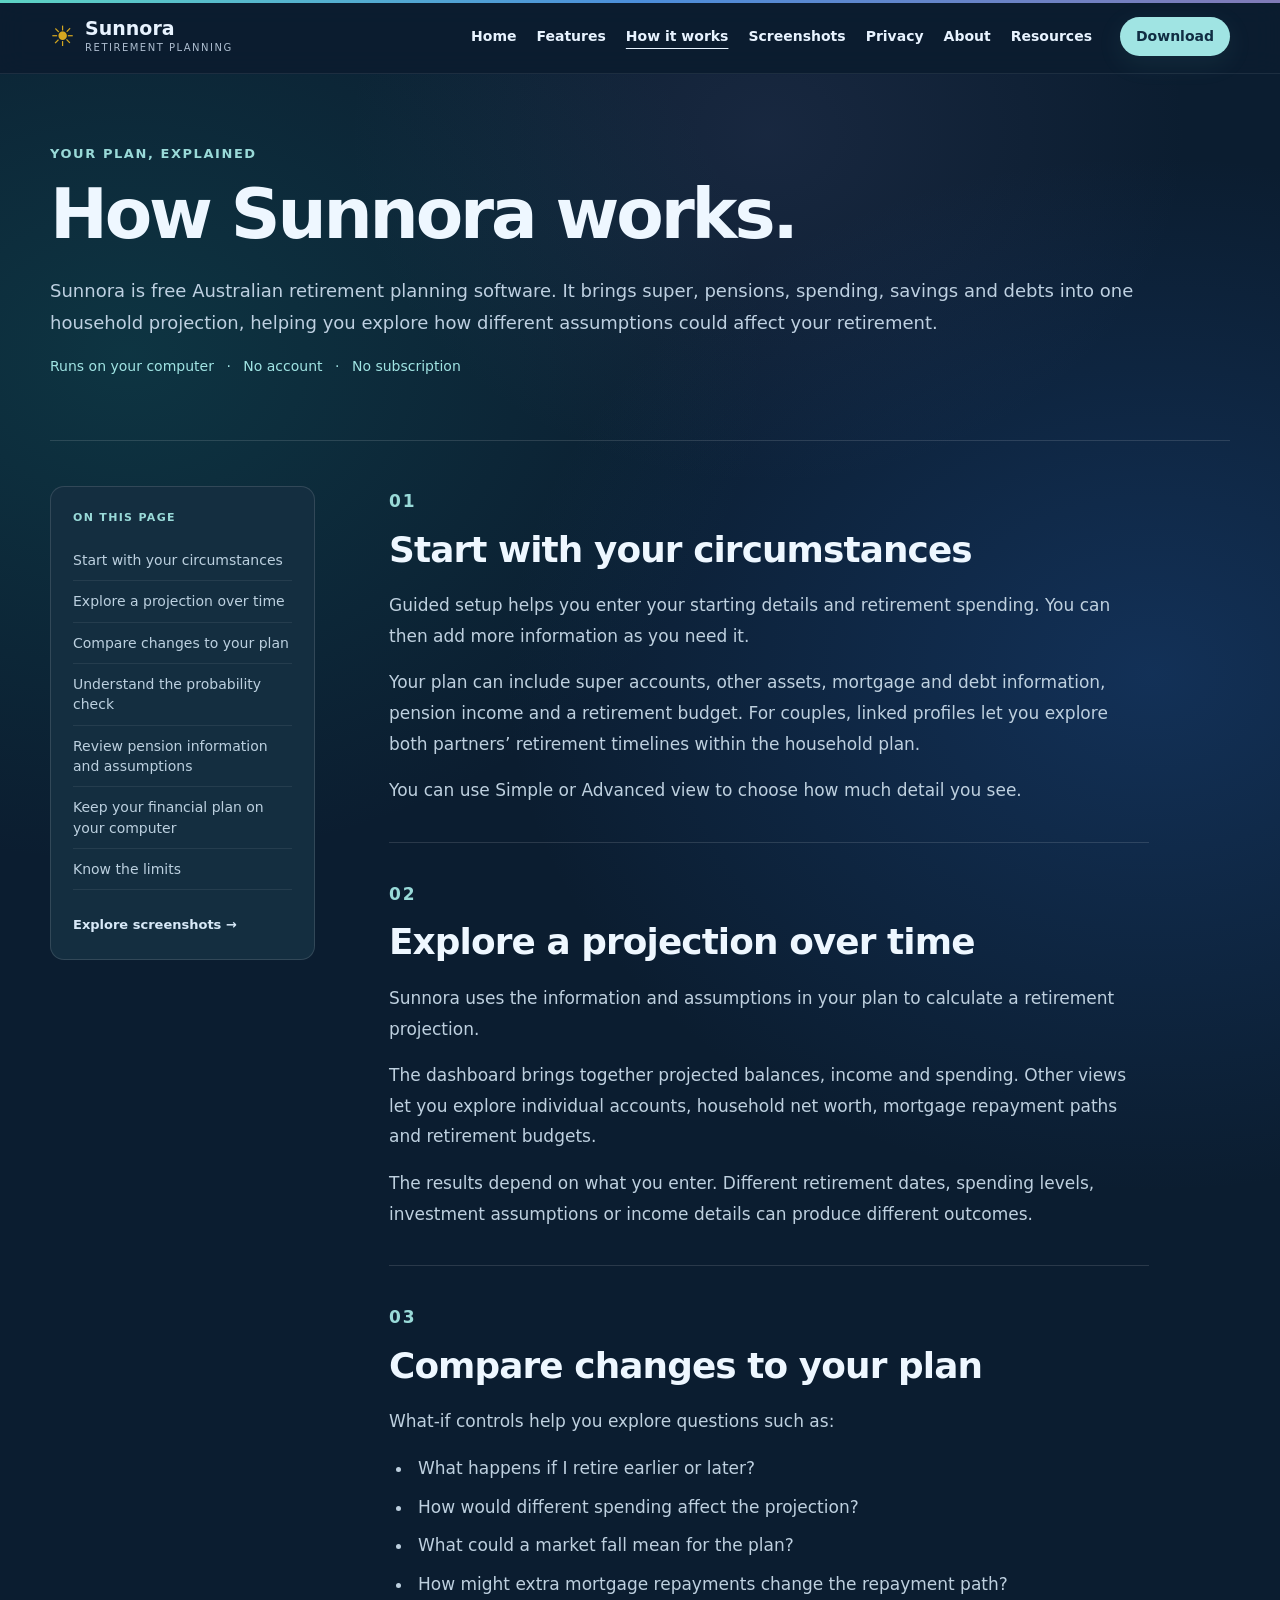
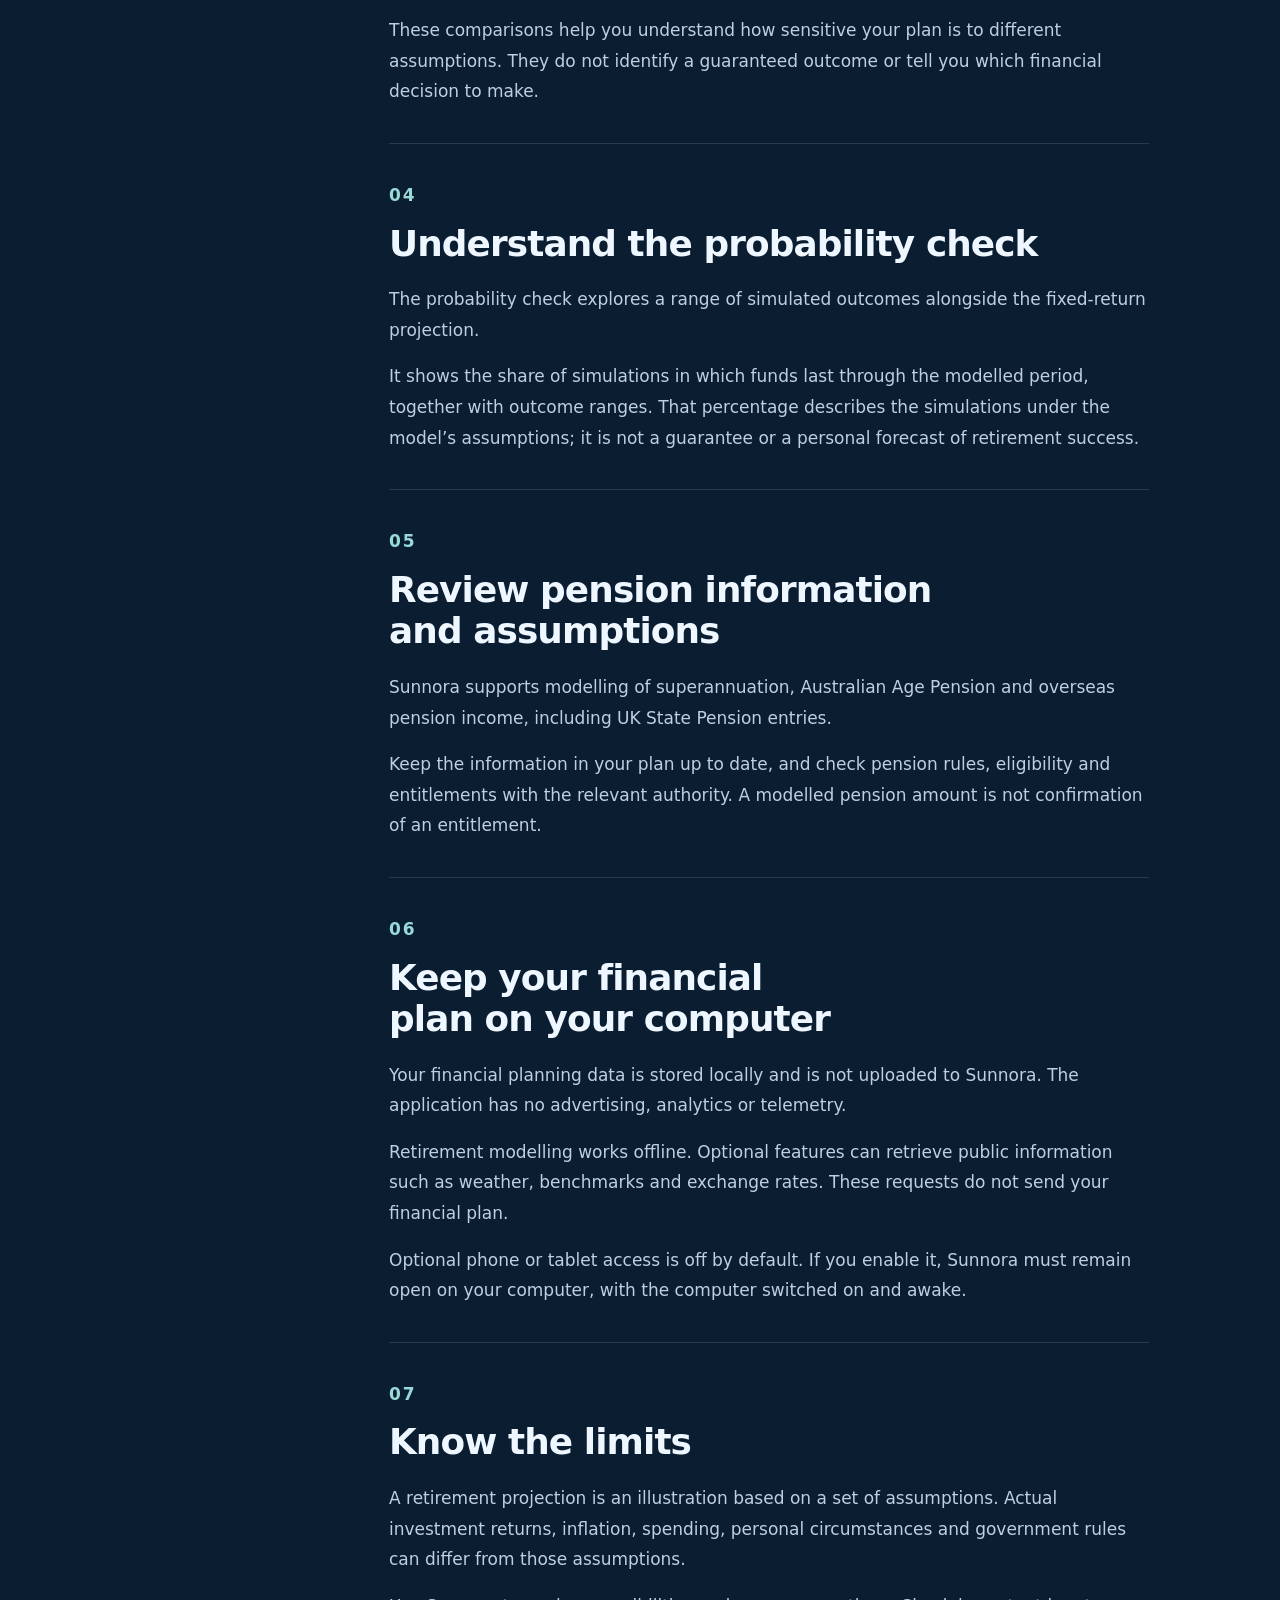
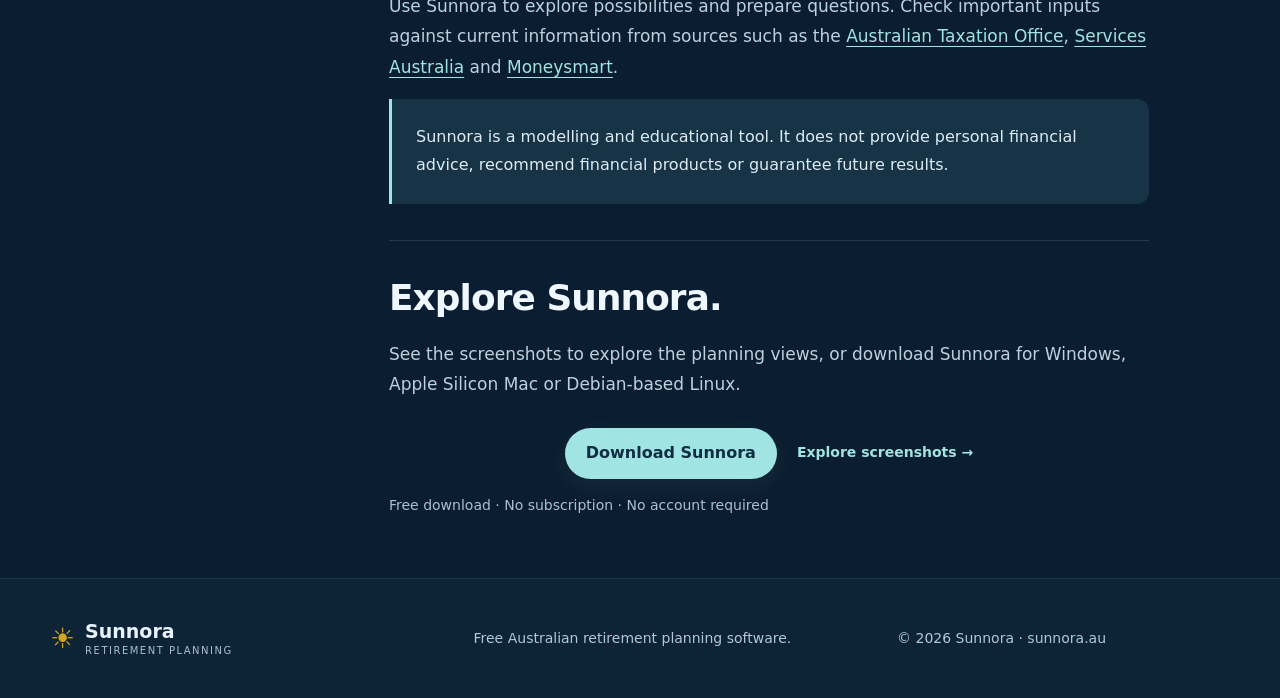
==== how-sunnora-works.html @ 6c7b993c "Explain how Sunnora works and clarify homepage wording" ====
<!DOCTYPE html>

<html lang="en-AU"><head><meta charset="utf-8"/><meta content="width=device-width,initial-scale=1" name="viewport"/><title>How Sunnora works — Free Australian Retirement Planner</title><meta content="Learn how Sunnora brings retirement accounts, income, spending and assumptions into a household projection, with your financial plan stored locally." name="description"/><link href="styles.css?v=5.0.2" rel="stylesheet"/><link href="preview.css" rel="stylesheet"/><link href="favicon.svg" rel="icon" type="image/svg+xml"/><link href="sunnora-guide.css?v=1" rel="stylesheet"/><link href="https://sunnora.au/how-sunnora-works.html" rel="canonical"/></head><body class="works-page" data-theme="dusk"><header class="site-header">
<a aria-label="Sunnora home" class="brand" href="index.html#top"><span class="sun">☀</span><span><b>Sunnora</b><small>RETIREMENT PLANNING</small></span></a>
<nav aria-label="Main navigation"><a href="index.html#top">Home</a><a href="index.html#features">Features</a><a aria-current="page" href="how-sunnora-works.html">How it works</a><a href="screenshots.html">Screenshots</a><a href="index.html#privacy">Privacy</a><a href="index.html#about">About</a><a href="index.html#resources">Resources</a></nav>
<a class="button small" href="index.html#download">Download</a>
</header><main id="top"><section class="works-intro wrap"><p class="eyebrow">Your plan, explained</p><h1>How Sunnora works.</h1><p class="lead">Sunnora is free Australian retirement planning software. It brings super, pensions, spending, savings and debts into one household projection, helping you explore how different assumptions could affect your retirement.</p><p class="intro-facts">Runs on your computer <span>·</span> No account <span>·</span> No subscription</p></section><div class="works-layout wrap"><aside class="contents"><p class="eyebrow">On this page</p><nav aria-label="On this page"><a href="#start">Start with your circumstances</a><a href="#projection">Explore a projection over time</a><a href="#compare">Compare changes to your plan</a><a href="#probability">Understand the probability check</a><a href="#pensions">Review pension information and assumptions</a><a href="#privacy">Keep your financial plan on your computer</a><a href="#limits">Know the limits</a></nav><a class="text-link" href="screenshots.html">Explore screenshots →</a></aside><article class="explain-copy"><section class="explain-section" id="start"><p class="eyebrow">01</p><h2>Start with your circumstances</h2><p>Guided setup helps you enter your starting details and retirement spending. You can then add more information as you need it.</p><p>Your plan can include super accounts, other assets, mortgage and debt information, pension income and a retirement budget. For couples, linked profiles let you explore both partners’ retirement timelines within the household plan.</p><p>You can use Simple or Advanced view to choose how much detail you see.</p></section><section class="explain-section" id="projection"><p class="eyebrow">02</p><h2>Explore a projection over time</h2><p>Sunnora uses the information and assumptions in your plan to calculate a retirement projection.</p><p>The dashboard brings together projected balances, income and spending. Other views let you explore individual accounts, household net worth, mortgage repayment paths and retirement budgets.</p><p>The results depend on what you enter. Different retirement dates, spending levels, investment assumptions or income details can produce different outcomes.</p></section><section class="explain-section" id="compare"><p class="eyebrow">03</p><h2>Compare changes to your plan</h2><p>What-if controls help you explore questions such as:</p><ul><li>What happens if I retire earlier or later?</li><li>How would different spending affect the projection?</li><li>What could a market fall mean for the plan?</li><li>How might extra mortgage repayments change the repayment path?</li></ul><p>These comparisons help you understand how sensitive your plan is to different assumptions. They do not identify a guaranteed outcome or tell you which financial decision to make.</p></section><section class="explain-section" id="probability"><p class="eyebrow">04</p><h2>Understand the probability check</h2><p>The probability check explores a range of simulated outcomes alongside the fixed-return projection.</p><p>It shows the share of simulations in which funds last through the modelled period, together with outcome ranges. That percentage describes the simulations under the model’s assumptions; it is not a guarantee or a personal forecast of retirement success.</p></section><section class="explain-section" id="pensions"><p class="eyebrow">05</p><h2>Review pension information and assumptions</h2><p>Sunnora supports modelling of superannuation, Australian Age Pension and overseas pension income, including UK State Pension entries.</p><p>Keep the information in your plan up to date, and check pension rules, eligibility and entitlements with the relevant authority. A modelled pension amount is not confirmation of an entitlement.</p></section><section class="explain-section" id="privacy"><p class="eyebrow">06</p><h2>Keep your financial plan on your computer</h2><p>Your financial planning data is stored locally and is not uploaded to Sunnora. The application has no advertising, analytics or telemetry.</p><p>Retirement modelling works offline. Optional features can retrieve public information such as weather, benchmarks and exchange rates. These requests do not send your financial plan.</p><p>Optional phone or tablet access is off by default. If you enable it, Sunnora must remain open on your computer, with the computer switched on and awake.</p></section><section class="explain-section" id="limits"><p class="eyebrow">07</p><h2>Know the limits</h2><p>A retirement projection is an illustration based on a set of assumptions. Actual investment returns, inflation, spending, personal circumstances and government rules can differ from those assumptions.</p><p>Use Sunnora to explore possibilities and prepare questions. Check important inputs against current information from sources such as the <a href="https://www.ato.gov.au/">Australian Taxation Office</a>, <a href="https://www.servicesaustralia.gov.au/age-pension">Services Australia</a> and <a href="https://moneysmart.gov.au/">Moneysmart</a>.</p><div class="limit-note">Sunnora is a modelling and educational tool. It does not provide personal financial advice, recommend financial products or guarantee future results.</div></section><section class="explain-section works-download" id="explore"><h2>Explore Sunnora.</h2><p>See the screenshots to explore the planning views, or download Sunnora for Windows, Apple Silicon Mac or Debian-based Linux.</p><div class="actions"><a class="button" href="index.html#download">Download Sunnora</a><a class="text-link" href="screenshots.html">Explore screenshots →</a></div><p class="facts">Free download · No subscription · No account required</p></section></article></div></main><footer><div class="wrap footer-grid"><div class="brand footer-brand"><span class="sun">☀</span><span><b>Sunnora</b><small>RETIREMENT PLANNING</small></span></div><p>Free Australian retirement planning software.</p><p class="fine">© 2026 Sunnora · sunnora.au</p></div></footer><script defer="" src="preview.js"></script></body></html>
---- styles.css ----
:root{--ink:#172d4f;--text:#31404a;--muted:#6d7377;--line:#e5e0d8;--paper:#fff;--warm:#f7f4ef;--warm2:#eee8df;--teal:#138b8f;--blue:#0f74d8;--brown:#6f655b;--green:#168654;--shadow:0 18px 50px rgba(34,44,55,.10)}*{box-sizing:border-box}html{scroll-behavior:smooth}body{margin:0;font-family:Inter,ui-sans-serif,system-ui,-apple-system,BlinkMacSystemFont,"Segoe UI",sans-serif;color:var(--text);background:#fff;line-height:1.55}.wrap{width:min(1180px,calc(100% - 40px));margin-inline:auto}.site-header{height:74px;padding:0 max(20px,calc((100% - 1180px)/2));display:flex;align-items:center;gap:28px;border-bottom:1px solid var(--line);background:rgba(255,255,255,.96);position:sticky;top:0;z-index:20}.brand{display:flex;align-items:center;gap:10px;text-decoration:none;color:var(--ink);min-width:max-content}.brand .sun{font-size:28px;color:#d4a620}.brand span:last-child{display:flex;flex-direction:column;line-height:1}.brand b{font-size:19px}.brand small{font-size:8px;letter-spacing:.15em;margin-top:5px;color:var(--muted)}nav{display:flex;gap:24px;margin-left:auto}nav a,.text-link{color:var(--text);text-decoration:none;font-weight:650;font-size:14px}nav a:hover,.text-link:hover{color:var(--blue)}.button{display:inline-flex;align-items:center;justify-content:center;background:var(--ink);color:#fff;text-decoration:none;border:0;border-radius:999px;padding:13px 21px;font:inherit;font-weight:750}.button.small{padding:9px 16px;font-size:14px}.button.disabled{opacity:.55;cursor:not-allowed}.hero{padding:72px 0 56px;display:grid;grid-template-columns:.78fr 1.45fr;gap:54px;align-items:center}.eyebrow{text-transform:uppercase;letter-spacing:.14em;font-size:12px;font-weight:800;color:var(--teal);margin:0 0 14px}.hero h1{font-size:clamp(44px,5.5vw,76px);line-height:.98;letter-spacing:-.045em;color:var(--ink);margin:0 0 24px}.lead{font-size:20px;color:#53606a;max-width:600px}.actions{display:flex;gap:20px;align-items:center;margin:28px 0 14px}.facts{font-size:13px;color:var(--muted)}.facts span{margin:0 7px}.hero-shot,.showcase figure{margin:0;border-radius:18px;overflow:hidden;border:1px solid var(--line);box-shadow:var(--shadow);background:#fff}.hero-shot img,.showcase img{width:100%;display:block}.hero-shot{transform:rotate(.25deg)}.trust-strip{background:var(--warm);border-block:1px solid var(--line)}.trust-grid{display:grid;grid-template-columns:repeat(3,1fr)}.trust-grid div{padding:24px 30px;border-right:1px solid var(--line)}.trust-grid div:first-child{padding-left:0}.trust-grid div:last-child{border:0}.trust-grid strong,.trust-grid span{display:block}.trust-grid strong{color:var(--ink);margin-bottom:3px}.trust-grid span{font-size:14px;color:var(--muted)}.section{padding:92px 0}.section-heading{max-width:720px;margin-bottom:42px}.section h2,.showcase h2,.privacy h2,.about h2,.download h2,.important h2{color:var(--ink);font-size:clamp(32px,4vw,50px);line-height:1.05;letter-spacing:-.035em;margin:0 0 16px}.section-heading>p:last-child{font-size:18px;color:var(--muted)}.feature-grid{display:grid;grid-template-columns:repeat(4,1fr);gap:16px}.feature-grid article{padding:26px;border:1px solid var(--line);border-radius:16px;background:var(--paper)}.num{font-size:12px;color:var(--teal);font-weight:800}.feature-grid h3,.two-up h3,.steps h3{color:var(--ink);margin:22px 0 8px}.feature-grid p,.two-up p,.steps p{font-size:14px;color:var(--muted);margin:0}.showcase{padding:56px 0 80px;display:grid;grid-template-columns:.62fr 1.38fr;gap:54px;align-items:center}.showcase.reverse{grid-template-columns:1.38fr .62fr}.showcase.reverse .copy{order:2}.showcase.reverse figure{order:1}.showcase h2{font-size:40px}.copy>p:not(.eyebrow){font-size:17px}.copy .muted{color:var(--muted);font-size:14px}.uncertainty{background:var(--warm)}.two-up{display:grid;grid-template-columns:1.45fr .75fr;gap:22px;align-items:start}.two-up article{background:#fff;border:1px solid var(--line);border-radius:18px;overflow:hidden}.two-up img{width:100%;display:block;border-bottom:1px solid var(--line)}.two-up article>div{padding:22px}.privacy{padding:96px 0;display:grid;grid-template-columns:1.25fr .75fr;gap:70px;align-items:start}.privacy .lead-small{font-size:20px;color:#4d5961}.privacy aside{background:var(--ink);color:#fff;padding:30px;border-radius:18px}.privacy aside strong,.privacy aside span{display:block}.privacy aside strong{margin-top:20px}.privacy aside strong:first-child{margin-top:0}.privacy aside span{opacity:.72;font-size:14px;margin-top:3px}.getting-started{background:#fbfaf8;border-block:1px solid var(--line)}.steps{display:grid;grid-template-columns:repeat(3,1fr);gap:18px}.steps article{padding:28px 0;border-top:2px solid var(--ink)}.steps b{display:grid;place-items:center;width:34px;height:34px;border-radius:50%;background:var(--warm2);color:var(--ink)}.about{padding:100px 0;display:grid;grid-template-columns:.8fr 1.2fr;gap:70px}.about-copy{font-size:17px}.about .question{font-size:28px;line-height:1.2;color:var(--ink);font-weight:750;margin-top:0}.resources{background:var(--ink);color:#fff}.resources h2,.resources .section-heading>p:last-child{color:#fff}.resource-links{display:grid;grid-template-columns:repeat(2,1fr);border-top:1px solid rgba(255,255,255,.18)}.resource-links a{display:flex;justify-content:space-between;padding:18px 4px;border-bottom:1px solid rgba(255,255,255,.18);color:#fff;text-decoration:none}.resource-links a:nth-child(odd){margin-right:30px}.fine{font-size:12px;color:var(--muted)}.resources .fine{color:rgba(255,255,255,.62);margin-top:20px}.download{padding:100px 0;text-align:center}.download p:not(.eyebrow){max-width:650px;margin:0 auto 24px}.important{padding:0 0 90px}.important{max-width:900px}.important h2{font-size:30px}.important p{color:var(--muted)}footer{background:var(--warm);border-top:1px solid var(--line);padding:38px 0}.footer-grid{display:grid;grid-template-columns:1.3fr 1fr 1fr 1fr;gap:24px;align-items:center}.footer-grid p{margin:0;font-size:13px;color:var(--muted)}@media(max-width:900px){nav{display:none}.site-header{gap:14px}.site-header .button{margin-left:auto}.hero,.showcase,.showcase.reverse,.privacy,.about{grid-template-columns:1fr}.hero{padding-top:48px}.hero-shot{transform:none}.showcase.reverse .copy,.showcase.reverse figure{order:initial}.feature-grid{grid-template-columns:repeat(2,1fr)}.two-up{grid-template-columns:1fr}.footer-grid{grid-template-columns:1fr 1fr}.trust-grid{grid-template-columns:1fr}.trust-grid div,.trust-grid div:first-child{padding:18px 0;border-right:0;border-bottom:1px solid var(--line)}.trust-grid div:last-child{border:0}}@media(max-width:600px){.wrap{width:min(100% - 26px,1180px)}.site-header{height:64px;padding:0 13px}.brand small{display:none}.hero{gap:30px;padding-bottom:38px}.hero h1{font-size:45px}.lead{font-size:17px}.actions{align-items:flex-start;flex-direction:column;gap:13px}.feature-grid,.steps,.resource-links,.footer-grid{grid-template-columns:1fr}.resource-links a:nth-child(odd){margin-right:0}.section{padding:68px 0}.showcase{padding:40px 0 64px;gap:28px}.showcase h2{font-size:34px}.privacy,.about{padding:70px 0;gap:30px}.two-up article>div{padding:18px}}

/* V3 — blue Sunnora website treatment */
:root{
  --ink:#0e2f60;
  --text:#263b57;
  --muted:#66758a;
  --line:#dce6f2;
  --paper:#fff;
  --warm:#f3f7fc;
  --warm2:#e8f1fb;
  --teal:#0871d1;
  --blue:#086fd4;
  --brown:#536a87;
  --green:#168654;
  --shadow:0 18px 50px rgba(17,54,96,.11)
}
.site-header{border-bottom-color:#d8e5f3;box-shadow:0 1px 0 rgba(14,47,96,.03)}
.site-header:before{content:"";position:absolute;left:0;right:0;top:0;height:3px;background:var(--blue)}
.button{background:var(--blue)}
.button:hover{background:#075fb6}
.eyebrow,.num{color:var(--blue)}
.hero-shot{transform:none;border-color:#d4e2f1;box-shadow:0 22px 60px rgba(12,67,124,.14)}
.trust-strip{background:#eef5fd;border-color:#d8e6f5}
.feature-grid article{border-color:#dce6f2;box-shadow:0 7px 22px rgba(17,54,96,.035)}
.uncertainty{background:#f1f6fc}
.privacy aside{background:linear-gradient(145deg,#103a70,#0a67bf)}
.getting-started{background:#f7faff;border-color:#dce6f2}
.steps article{border-top-color:var(--blue)}
.steps b{background:#e8f2fd;color:var(--blue)}
.resources{background:linear-gradient(135deg,#0e2f60,#0b4f91)}
footer{background:#f0f5fb;border-top-color:#dce6f2}

/* Budget is deliberately a smaller supporting example. */
.budget-example{display:grid;grid-template-columns:minmax(250px,.82fr) minmax(420px,1.18fr);gap:clamp(28px,4vw,58px);align-items:center;padding-top:76px;padding-bottom:76px}
.budget-example .section-copy{max-width:430px}
.compact-shot{justify-self:end;width:min(100%,620px);margin:0}
#budget .compact-shot{width:min(100%,540px)}
.compact-shot img{display:block;width:100%;height:auto;border:1px solid var(--line);border-radius:16px;box-shadow:0 14px 38px rgba(17,54,96,.09)}
@media(max-width:900px){.budget-example{grid-template-columns:1fr}.compact-shot{justify-self:start;width:min(100%,680px)}}
@media(max-width:600px){.budget-example{padding-top:58px;padding-bottom:58px}.compact-shot img{border-radius:12px}}

/* Contact within the About section. */
.about-contact h3{color:var(--ink);margin:24px 0 8px}
.about-contact a{color:var(--blue);text-underline-offset:3px}
.about-contact a:hover{color:var(--ink)}

/* One prominent dashboard overview, with the original image available to enlarge. */
.hero{grid-template-columns:1fr;gap:32px;padding:56px 0 44px}
.hero-copy{display:grid;grid-template-columns:1fr 1.12fr;column-gap:64px;align-items:center}
.hero-copy .eyebrow{grid-column:1 / -1;margin-bottom:18px}
.hero-copy h1{font-size:clamp(44px,4.8vw,64px);margin:0;max-width:540px}
.hero-summary .lead{margin:0}
.hero-summary .actions{margin-top:24px}
.hero-summary .facts{margin-bottom:0}
.dashboard-overview{margin:0;min-width:0}
.dashboard-enlarge{position:relative;display:block;overflow:hidden;border:1px solid #d4e2f1;border-radius:16px;background:var(--warm);box-shadow:0 16px 44px rgba(12,67,124,.12);cursor:zoom-in}
.dashboard-enlarge img{display:block;width:100%;height:auto}
.enlarge-hint{position:absolute;right:14px;bottom:14px;padding:7px 12px;border:1px solid #d4e2f1;border-radius:999px;background:rgba(255,255,255,.94);color:var(--ink);font-size:13px;font-weight:650;box-shadow:0 2px 10px rgba(12,67,124,.08)}
.dashboard-enlarge:hover .enlarge-hint{background:#fff;border-color:var(--blue)}
.dashboard-enlarge:focus-visible{outline:3px solid var(--blue);outline-offset:5px}
.dashboard-overview figcaption{margin-top:14px;text-align:center;color:var(--muted);font-size:14px}
.dashboard-lightbox{padding:0;border:0;background:transparent;max-width:95vw;max-height:95vh;max-height:95dvh;overflow:visible}
.dashboard-lightbox::backdrop{background:rgba(7,19,38,.86)}
.dashboard-lightbox > img{display:block;width:auto;height:auto;max-width:95vw;max-height:95vh;max-height:95dvh;object-fit:contain;touch-action:auto}
.lightbox-close{position:fixed;top:12px;right:12px;z-index:1;display:grid;place-items:center;width:44px;height:44px;padding:0;border:1px solid rgba(255,255,255,.5);border-radius:50%;background:#0e2f60;color:#fff;font:32px/1 system-ui;cursor:pointer}
.lightbox-close:focus-visible{outline:3px solid #fff;outline-offset:3px}
@media(max-width:900px){
  .hero-copy{grid-template-columns:1fr;gap:0}
  .hero-copy h1{max-width:700px;margin-bottom:24px}
  .hero-summary .lead{max-width:720px}
  .hero{padding-top:44px;gap:28px}
}
@media(max-width:600px){
  .hero{padding:36px 0 32px;gap:24px}
  .hero-copy h1{font-size:42px;margin-bottom:20px}
  .hero-copy .eyebrow{margin-bottom:14px}
  .hero-summary .actions{margin-top:20px}
  .dashboard-enlarge{border-radius:10px}
  .enlarge-hint{position:static;display:block;text-align:center;border:0;border-top:1px solid #d4e2f1;border-radius:0;box-shadow:none;padding:9px 12px}
  .dashboard-overview figcaption{margin:12px auto 0;max-width:300px;font-size:13px}
  .dashboard-lightbox,.dashboard-lightbox > img{max-width:95vw}
}

/* Approved 06 Aurora Dusk: CSS copied from Sunnora Visual Lab; comparison controls and other themes omitted. */
:root{--muted:#53677b;--teal:#138b8f;--line:#dce8ed;}
html{scroll-padding-top:94px;}
body{font-size:16px;overflow-wrap:break-word;}
:where(a,button):focus-visible{outline:3px solid #138b8f;outline-offset:4px;}
.site-header{background:#ffffffed;backdrop-filter:blur(14px);border-bottom-color:#e1eaee;}
.site-header:before{background:linear-gradient(90deg,#138b8f,#086fd4);}
.brand small{font-size:10px;}
.eyebrow{font-size:13px;color:#137d85;letter-spacing:.12em;}
.num{font-size:14px;color:#137d85;}
h1, h2, h3{text-wrap:balance;}
.hero h1{line-height:1.06;letter-spacing:-.045em;}
.lead{font-size:18px;line-height:1.7;}
.facts{font-size:14px;color:#53677b;}
.facts span{margin:0 4px;}
.feature-grid p, .two-up p, .steps p{font-size:16px;line-height:1.65;color:#53677b;}
.section-heading>p:last-child{color:#53677b;line-height:1.7;}
.feature-grid h3{font-size:20px;}
.fine{font-size:14px;}
.button, .download-button{box-shadow:0 5px 14px #086fd417;}
.dashboard-overview{position:relative;isolation:isolate;}
.dashboard-overview:before{content:"";position:absolute;inset:2% 5% 10%;z-index:-1;background:linear-gradient(115deg,#bdebea,#d2e6ff);filter:blur(52px);opacity:.65;border-radius:40%;}
.dashboard-enlarge{border-color:#dce8ed;box-shadow:0 18px 50px #17456014;border-radius:20px;}
.dashboard-overview figcaption{font-size:14px;color:#53677b;}
.feature-grid article{border-color:#dce8ed;box-shadow:0 8px 24px #17456006;}
.trust-strip{background:#f2f8f9;border-color:#dce8ed;}
.trust-grid span{color:#53677b;line-height:1.6;}
.uncertainty{background:#f3f8fa;}
.getting-started{background:#f7fafb;}
.resources .eyebrow{color:#a4e3e3;}
.privacy aside{background:linear-gradient(135deg,#0e2f60,#117887);}
footer{background:#f3f8fa;}
.footer-grid{grid-template-columns:1.2fr 1.2fr 1fr;}
.footer-grid p{font-size:14px;}
.mac-footnote, .mac-note{font-size:14px;}
@media (max-width:1050px){
.hero-copy{column-gap:40px;}
}
@media (max-width:900px){
.site-header nav{display:none;}
.budget-example{grid-template-columns:minmax(0,1fr);}
}
@media (max-width:600px){
.hero h1{font-size:clamp(36px,9.5vw,48px);line-height:1.08;}
.hero-copy .eyebrow{font-size:12px;}
.hero .lead{font-size:16px;line-height:1.65;}
.facts{font-size:13px;}
.footer-grid{grid-template-columns:1fr;}
.resources .resource-links{grid-template-columns:1fr;}
.showcase h2{font-size:32px;}
.site-header{gap:10px;}
.brand small{display:block;font-size:9px;}
.site-header .button{font-size:13px;padding:9px 14px;}
}
@media (prefers-reduced-motion:reduce){
html{scroll-behavior:auto;}
*, *::before, *::after{animation:none!important;transition:none!important;}
}
@media print{
.site-header{position:static;}
}
body[data-theme=dusk]{--ink:#eef7ff;--text:#d3e1ef;--muted:#adbed0;--line:#ffffff20;--warm:#132b42;--warm2:#173b51;--paper:#142a40;--blue:#8bdded;color:var(--text);background:#0b1d30;}
body[data-theme=dusk] .site-header{background:#0b1d30e8;border-color:#ffffff14;}
body[data-theme=dusk] .site-header:before{background:linear-gradient(90deg,#5dd3c4,#4b8edb,#817bb7);}
body[data-theme=dusk] .site-header nav a, body[data-theme=dusk] .brand{color:#e8f3ff;}
body[data-theme=dusk] .brand small{color:#aebed0;}
body[data-theme=dusk] main{position:relative;isolation:isolate;background:radial-gradient(ellipse 850px 680px at 10% 280px,#167c793f,transparent 75%),radial-gradient(ellipse 900px 720px at 90% 600px,#235cad50,transparent 72%),radial-gradient(ellipse 600px 500px at 60% 60px,#65669b25,transparent 70%);}
body[data-theme=dusk] .hero{width:min(1300px,calc(100% - 64px));padding:74px 0 56px;gap:50px;}
body[data-theme=dusk] .hero-copy{display:flex;flex-direction:column;text-align:center;max-width:1000px;margin:auto;}
body[data-theme=dusk] .hero-copy .eyebrow{padding:8px 15px;border:1px solid #91dcdb38;border-radius:999px;background:#21485445;color:#9bdfdc;margin-bottom:25px;}
body[data-theme=dusk] .hero h1{font-size:clamp(46px,5.5vw,80px);max-width:980px;line-height:1.04;letter-spacing:-.052em;color:#f0f8ff;}
body[data-theme=dusk] .hero-summary{max-width:790px;margin-top:25px;}
body[data-theme=dusk] .lead{max-width:none;color:#bed0e1;font-size:18px;line-height:1.75;}
body[data-theme=dusk] .actions{justify-content:center;}
body[data-theme=dusk] .facts{color:#aebfd0;}
body[data-theme=dusk] .text-link{color:#d8e9f8;}
body[data-theme=dusk] .button, body[data-theme=dusk] .download-button{background:#a0e4e3;color:#102d43;box-shadow:0 7px 28px #82e0dc14;}
body[data-theme=dusk] .button:hover, body[data-theme=dusk] .download-button:hover{background:#bfefec;}
body[data-theme=dusk] .dashboard-overview{padding:10px 10px 0;border:1px solid #b6dff144;border-radius:26px;background:linear-gradient(140deg,#d1f1ff16,#83cde60a);box-shadow:0 35px 90px #0004;backdrop-filter:blur(18px);}
body[data-theme=dusk] .dashboard-enlarge{border-color:#dae7f1;border-radius:17px;box-shadow:none;}
body[data-theme=dusk] .dashboard-overview:before{inset:5% 8% 10%;background:linear-gradient(100deg,#329c8b,#307ed1,#7377ad);filter:blur(75px);opacity:.38;}
body[data-theme=dusk] .enlarge-hint{color:#153b58;}
body[data-theme=dusk] .dashboard-overview figcaption{color:#b3c9da;margin-block:15px 18px;}
body[data-theme=dusk] .trust-strip{background:#122b3c80;border-color:#ffffff15;}
body[data-theme=dusk] .trust-grid span, body[data-theme=dusk] .section-heading>p:last-child, body[data-theme=dusk] .feature-grid p, body[data-theme=dusk] .two-up p, body[data-theme=dusk] .steps p{color:#b3c5d6;}
body[data-theme=dusk] .eyebrow, body[data-theme=dusk] .num{color:#99dad8;}
body[data-theme=dusk] .feature-grid{gap:20px;}
body[data-theme=dusk] .feature-grid article{padding:30px 26px;border-radius:22px;background:linear-gradient(145deg,#1b3c4b99,#172d48b3);border:1px solid #a6dbea2b;box-shadow:0 15px 40px #0000000d;}
body[data-theme=dusk] .feature-grid h3{font-size:22px;}
body[data-theme=dusk] .uncertainty{background:linear-gradient(120deg,#102c3b,#122641);}
body[data-theme=dusk] .two-up article{background:#142c42;border-color:#a7c9dd26;}
body[data-theme=dusk] .showcase figure, body[data-theme=dusk] .compact-shot img{border-color:#b0d4e23b;box-shadow:0 24px 50px #0003;}
body[data-theme=dusk] .privacy .lead-small{color:#c9daea;}
body[data-theme=dusk] .privacy aside{background:linear-gradient(145deg,#19495a,#1a385f);border:1px solid #c6eaff26;}
body[data-theme=dusk] .privacy aside span{opacity:1;color:#c8dce8;}
body[data-theme=dusk] .getting-started{background:#12283b;border-color:#ffffff15;}
body[data-theme=dusk] .steps b{background:#1e4959;color:#aeebe7;}
body[data-theme=dusk] .about-contact a{color:#a3e0e8;}
body[data-theme=dusk] .resources{background:linear-gradient(140deg,#164553,#17385d);}
body[data-theme=dusk] .download-card{background:linear-gradient(145deg,#18394b,#152c44);border-color:#a9d4e82b;border-radius:22px;box-shadow:0 15px 40px #0001;}
body[data-theme=dusk] .important p, body[data-theme=dusk] .fine, body[data-theme=dusk] .footer-grid p{color:#b4c6d7;}
body[data-theme=dusk] footer{background:#0d2437;border-color:#ffffff14;}
@media (max-width:900px){
body[data-theme=dusk] .hero{width:calc(100% - 40px);padding-top:48px;gap:36px;}
body[data-theme=dusk] .feature-grid{grid-template-columns:1fr 1fr;}
}
@media (max-width:600px){
body[data-theme=dusk] .hero{width:calc(100% - 26px);padding-top:34px;gap:30px;}
body[data-theme=dusk] .hero h1{font-size:clamp(38px,10vw,50px);}
body[data-theme=dusk] .hero-summary{margin-top:22px;}
body[data-theme=dusk] .actions{align-items:center;}
body[data-theme=dusk] .lead{font-size:16px;line-height:1.7;}
body[data-theme=dusk] .hero-copy .eyebrow{font-size:11px;padding:8px 10px;}
body[data-theme=dusk] .feature-grid{grid-template-columns:1fr;}
body[data-theme=dusk] .feature-grid article{padding:28px;min-height:180px;}
body[data-theme=dusk] .dashboard-overview{padding:5px 5px 0;border-radius:16px;}
body[data-theme=dusk] .dashboard-enlarge{border-radius:10px;}
body[data-theme=dusk] .dashboard-overview figcaption{font-size:13px;margin-bottom:13px;}
}
@media (hover:hover) and (pointer:fine) and (prefers-reduced-motion:no-preference){
body[data-theme=dusk] :is(.dashboard-enlarge, .showcase figure, .two-up img, .compact-shot img){transform-origin:center;transition:transform 280ms ease, box-shadow 280ms ease;}
body[data-theme=dusk] .two-up article{overflow:visible;}
body[data-theme=dusk] .two-up img{border-radius:17px 17px 0 0;position:relative;}
body[data-theme=dusk] :is(.dashboard-enlarge, .showcase figure, .two-up img, .compact-shot img):hover{transform:scale(1.035);box-shadow:0 28px 65px #0005, 0 0 28px #8bdded0d;position:relative;z-index:2;}
}
body[data-theme=dusk] main :is(.dashboard-enlarge img, .showcase img, .two-up img, .compact-shot img){filter:brightness(.9) contrast(.96);}
body[data-theme=dusk] .dashboard-overview{padding:18px 18px 0;background:linear-gradient(140deg,#304f64,#243b53);border-color:#7397ad66;}
body[data-theme=dusk] .dashboard-enlarge{border-color:#7894a8;}
body[data-theme=dusk] .showcase figure{padding:10px;background:linear-gradient(140deg,#304f64,#243b53);border-color:#7397ad66;}
body[data-theme=dusk] .showcase img{border-radius:10px;}
body[data-theme=dusk] .two-up article{padding:10px;background:linear-gradient(140deg,#2b485e,#20374d);border-color:#7397ad66;}
body[data-theme=dusk] .two-up img{border-radius:12px;border-bottom:0;}
body[data-theme=dusk] .compact-shot{padding:10px;border:1px solid #7397ad66;border-radius:22px;background:linear-gradient(140deg,#304f64,#243b53);}
body[data-theme=dusk] .compact-shot img{border-color:#7894a8;border-radius:12px;}
@media (max-width:600px){
body[data-theme=dusk] .dashboard-overview{padding:10px 10px 0;}
body[data-theme=dusk] .showcase figure, body[data-theme=dusk] .two-up article, body[data-theme=dusk] .compact-shot{padding:6px;}
}
main img{height:auto;}
body[data-theme=dusk] .dashboard-overview{backdrop-filter:none;}
@media (max-width:600px){
body[data-theme=dusk] .site-header{backdrop-filter:none;background:#0b1d30;}
body[data-theme=dusk] .dashboard-overview:before{filter:blur(28px);}
}

/* The website has no Visual Lab bar. Preserve the production dashboard's useful size. */
.site-header{top:0}
@media(min-width:901px) and (max-width:1220px){
 body[data-theme=dusk] .dashboard-overview{margin-inline:-31px}
}
@media(min-width:601px) and (max-width:900px){
 body[data-theme=dusk] .dashboard-overview{margin-inline:-19px}
}
@media(max-width:600px){
 body[data-theme=dusk] .dashboard-overview{margin-inline:-12px}
}
---- preview.css ----
/* Isolated local concept, using existing Sunnora branding and screenshots. */
html{scroll-padding-top:100px}a:focus-visible,button:focus-visible{outline:3px solid #a0e4e3;outline-offset:5px}
.site-header nav{gap:20px}.site-header nav a[aria-current=page]{color:#a0e4e3;text-decoration:underline;text-underline-offset:7px}
body.short-home .hero{padding-top:48px;gap:30px;padding-bottom:36px}
body.short-home .hero h1{font-size:clamp(40px,4.6vw,64px);max-width:830px}
body.short-home .hero-summary{margin-top:18px;max-width:740px}
body.short-home .dashboard-overview{width:min(100%,960px);margin-inline:auto}
body.short-home .section{padding:56px 0}body.short-home .section-heading{margin-bottom:28px}
body.short-home .privacy,body.short-home .about{padding:60px 0;gap:48px}
body.short-home .download{padding:64px 0}body.short-home .important{padding-bottom:55px}
body.short-home .feature-grid article{padding:23px 21px}body.short-home .feature-grid h3{font-size:20px;margin-top:15px}
.gallery-invite{display:flex;align-items:center;gap:22px;margin:28px 0 0}.gallery-invite span{max-width:420px;font-size:15px;color:var(--muted)}
.gallery-intro{padding:65px 0 38px;text-align:center;max-width:960px}.gallery-intro h1{font-size:clamp(38px,4.8vw,64px);line-height:1.06;letter-spacing:-.04em;color:var(--ink);margin:0 auto 24px;max-width:820px}.gallery-intro .lead{max-width:700px;margin-inline:auto}.gallery-note{font-size:13px;color:var(--muted)}
.gallery-jump{display:flex;flex-wrap:wrap;justify-content:center;gap:10px;margin:30px auto 0}.gallery-jump a{font-size:13px;border:1px solid var(--line);border-radius:999px;padding:8px 15px;background:#173447;color:var(--text)}
.gallery-section{padding:44px 0 60px;border-top:1px solid var(--line)}.gallery-copy{display:grid;grid-template-columns:1fr 1fr;gap:0 60px;align-items:start;margin-bottom:26px}.gallery-copy .eyebrow{grid-column:1/-1}.gallery-copy h2{font-size:clamp(29px,3.3vw,42px);line-height:1.12;letter-spacing:-.03em;color:var(--ink);margin:0}.gallery-copy>p:last-child{margin:0;color:var(--muted);font-size:17px}
.gallery-section figure{margin:0 auto;padding:10px;border:1px solid #7397ad66;border-radius:20px;background:linear-gradient(140deg,#304f64,#243b53);box-shadow:0 24px 50px #0003;max-width:1080px}.screenshot-enlarge{display:block;text-decoration:none;text-align:center}.screenshot-enlarge img{display:block;width:100%;height:auto;border-radius:12px}.gallery-enlarge{display:inline-block;padding:12px 8px 3px;font-size:13px;color:#c6dce8}
#stress figure{max-width:740px}#budget figure{max-width:820px}.gallery-bottom{text-align:center;padding:30px 0 75px}.gallery-bottom h2{color:var(--ink);font-size:36px;letter-spacing:-.03em}.gallery-bottom p{color:var(--muted)}
@media(max-width:1000px){.site-header{height:auto;min-height:74px;flex-wrap:wrap;gap:12px;padding-top:12px;padding-bottom:12px}.site-header nav{display:flex!important;order:3;width:100%;justify-content:center;flex-wrap:wrap;margin:0;gap:10px 20px}.site-header>.button{margin-left:auto}html{scroll-padding-top:140px}}
@media(max-width:600px){.site-header nav a{font-size:12px}.site-header nav{gap:8px 16px}body.short-home .hero{padding-top:30px}body.short-home .hero h1{font-size:40px}body.short-home .privacy,body.short-home .about{gap:25px;padding:42px 0}body.short-home .section{padding:42px 0}.gallery-invite{flex-direction:column;align-items:flex-start;gap:14px}.gallery-intro{padding:40px 0 30px}.gallery-copy{grid-template-columns:1fr;gap:14px}.gallery-copy .eyebrow{margin:0}.gallery-section{padding:34px 0 40px}.gallery-section figure{padding:5px;border-radius:12px}.gallery-bottom .actions{align-items:center}}
@media(prefers-reduced-motion:reduce){html{scroll-behavior:auto}}

/* Keep screenshot navigation in reach throughout the gallery. */
.screenshots-page .gallery-intro{padding-bottom:20px}
.gallery-tabs{position:sticky;top:var(--preview-header-height,74px);z-index:15;background:#0b1d30;border-block:1px solid #ffffff20;box-shadow:0 8px 24px #0002;padding:12px 20px;margin-bottom:18px}
.gallery-tabs .gallery-jump{margin:0 auto;max-width:1180px}
:root{--preview-header-height:74px;--preview-tabs-height:65px}
html:has(.screenshots-page){scroll-padding-top:calc(var(--preview-header-height,74px) + var(--preview-tabs-height,65px) + 20px)}
.gallery-jump a:hover,.gallery-jump a:focus-visible{background:#245467;color:#efffff}
@media(max-width:600px){.gallery-tabs{padding:10px 13px}.gallery-tabs .gallery-jump{gap:7px}.gallery-tabs .gallery-jump a{font-size:12px;padding:7px 12px}}

/* Updated example captures; preserve the compact homepage. */
.short-home .dashboard-overview .dashboard-enlarge{display:block;background:#10283a;text-align:center}
.short-home .dashboard-overview .dashboard-enlarge img{width:100%;height:620px;object-fit:contain;object-position:center}
#dashboard figure{max-width:880px}
.screenshot-comparison{display:grid;grid-template-columns:1fr 1fr;gap:24px}
.screenshot-comparison h3{font-size:22px;color:var(--ink);margin:0 0 8px}
.screenshot-comparison article>p{font-size:14px;color:var(--muted);min-height:44px;margin:0 0 18px}
#stress .screenshot-comparison figure{max-width:none}
@media(max-width:760px){.screenshot-comparison{grid-template-columns:1fr;gap:32px}.screenshot-comparison article>p{min-height:0}.short-home .dashboard-overview .dashboard-enlarge img{height:auto;max-height:600px}}

.short-home .setup-note{font-size:15px;line-height:1.6;color:#adcedd;max-width:650px;margin:12px auto 0}

.short-home .dashboard-demo{display:block;width:100%;height:auto;border-radius:16px;background:#0b1d30;aspect-ratio:1920/1300}.dashboard-overview figcaption a{color:#a0e4e3}.demo-transcript{max-width:740px;margin:0 auto 18px;padding:0 15px;color:#b3c9da;font-size:13px;text-align:left}.demo-transcript summary{cursor:pointer}.demo-transcript li{margin:6px 0}

/* Supplied gallery images share one display width; preserve their original aspect ratios. */
.screenshots-page .gallery-section figure{width:100%;max-width:1080px}
.screenshots-page .gallery-section .screenshot-enlarge img{width:100%;height:auto;object-fit:contain}

/* Desktop demonstration controls and accessible gallery enlargement. */
.demo-toolbar{display:flex;justify-content:space-between;align-items:center;gap:16px;padding:14px 12px 18px;text-align:left}
.demo-toolbar strong{color:#eef7ff;font-size:17px}.demo-toolbar small{display:block;color:#b3c9da;font-size:13px;margin-top:4px}
.demo-toolbar .button{cursor:pointer;white-space:nowrap;font-size:14px;padding:11px 18px}
.demo-status{min-height:1.5em;color:#b3c9da;font-size:13px;margin:0 12px 8px;text-align:center}
.gallery-release-note{font-size:13px;color:#b3c9da;padding:12px 4px 3px}
.lightbox-tools{display:flex;align-items:center;justify-content:flex-end;gap:12px;margin-bottom:10px}
.lightbox-tools .lightbox-close{position:static;inset:auto}.lightbox-original{color:#efffff;background:#17384c;padding:10px 16px;border:1px solid #6b9aaa;border-radius:10px;font-size:14px;text-decoration:none}
.dashboard-lightbox .lightbox-tools+img{max-height:calc(95dvh - 64px);border-radius:8px}
@media(max-width:600px){.demo-toolbar{align-items:flex-start;flex-direction:column;gap:12px}.demo-toolbar .button{width:100%}.lightbox-tools{gap:8px}.lightbox-original{font-size:13px;padding:9px 12px}}
---- sunnora-guide.css ----
.button.secondary{background:transparent!important;color:#c2f0ef!important;border:1px solid #83c7cf70;box-shadow:none}.button.secondary:hover{background:#224252!important}
.screenshot-link{margin:16px 0 0}.screenshot-link a{color:#b1d3e7}.short-home .hero-summary{max-width:820px!important}.hero .actions{justify-content:center;flex-wrap:wrap}
.method-intro{padding:58px 0;display:grid;grid-template-columns:1.45fr 1fr;gap:70px;align-items:center;border-bottom:1px solid var(--line)}.method-intro h2{font-size:clamp(30px,3.5vw,44px);line-height:1.12;letter-spacing:-.035em;color:var(--ink);margin:0}.method-intro p{color:var(--muted);line-height:1.75}.method-intro aside{border:1px solid #91dcdb38;background:linear-gradient(135deg,#173d4a,#18314d);padding:32px;border-radius:18px}.method-intro aside p{font-size:24px;color:#e4f3f9;line-height:1.5;margin-bottom:0}.method-intro .num{color:#a0e4e3}
.works-intro{padding:70px 0 48px;border-bottom:1px solid var(--line)}.works-intro h1{font-size:clamp(42px,5.4vw,70px);line-height:1.06;letter-spacing:-.045em;color:var(--ink);margin:0 0 24px}.works-intro .lead{max-width:810px;color:#c4d9e6;margin-bottom:18px}.intro-facts{font-size:14px;color:#a0e4e3}.intro-facts span{margin:0 8px}
.works-layout{display:grid;grid-template-columns:265px minmax(0,760px);gap:74px;align-items:start;padding-top:45px;padding-bottom:60px}.contents{position:sticky;top:calc(var(--preview-header-height,74px) + 28px);padding:22px;background:#142e40;border:1px solid var(--line);border-radius:14px}.contents nav{display:flex!important;flex-direction:column;gap:0;margin:0 0 22px}.contents nav a{padding:10px 0;border-bottom:1px solid #ffffff12;font-size:14px;font-weight:500;line-height:1.45;color:#bcd0df}.contents nav a:hover{color:#a0e4e3}.contents .eyebrow{color:#a0e4e3;font-size:11px}.contents>.text-link{color:#a0e4e3;font-size:13px}
.explain-section{padding:0 0 36px;margin-bottom:36px;border-bottom:1px solid var(--line);scroll-margin-top:145px}.explain-section>.eyebrow{color:#a0e4e3;margin-bottom:12px}.explain-section h2{font-size:clamp(27px,2.8vw,36px);line-height:1.16;letter-spacing:-.025em;color:var(--ink);margin:0 0 20px;max-width:660px}.explain-section p,.explain-section li{font-size:17px;line-height:1.8;color:#bed0df}.explain-section p{margin:0 0 16px}.explain-section p:last-child{margin-bottom:0}.explain-section ul{padding-left:24px}.explain-section li{padding-left:5px;margin:8px 0}.explain-section a:not(.button){color:#a0e4e3;text-underline-offset:4px}.limit-note{padding:24px;border-left:3px solid #a0e4e3;background:#173447;border-radius:0 12px 12px 0;color:#deebf4;line-height:1.8}.works-download{border:0;margin-bottom:0;padding-bottom:0}.works-download .actions{flex-wrap:wrap}.works-download .facts{font-size:14px}
@media(max-width:1200px){.site-header{height:auto;min-height:74px;flex-wrap:wrap;gap:12px;padding-top:12px;padding-bottom:12px}.site-header nav{display:flex!important;order:3;width:100%;justify-content:center;flex-wrap:wrap;gap:10px 20px}.site-header>.button{margin-left:auto}.works-layout{gap:40px;grid-template-columns:230px minmax(0,1fr)}}
@media(max-width:800px){.works-layout{grid-template-columns:1fr;gap:35px}.contents{position:static}.contents nav{display:grid!important;grid-template-columns:1fr 1fr;gap:0 20px}.works-intro{padding:42px 0 30px}.method-intro{grid-template-columns:1fr;gap:24px}.explain-section{scroll-margin-top:180px}}
@media(max-width:600px){.site-header nav{gap:8px 14px}.site-header nav a{font-size:12px}.hero .actions{align-items:stretch;width:100%;max-width:360px;margin-inline:auto}.method-intro{padding:40px 0}.method-intro aside{padding:24px}.contents nav{grid-template-columns:1fr}.explain-section p,.explain-section li{font-size:16px}.works-intro .lead{font-size:17px}.works-layout{padding-top:26px}.intro-facts span{margin:0 4px}}
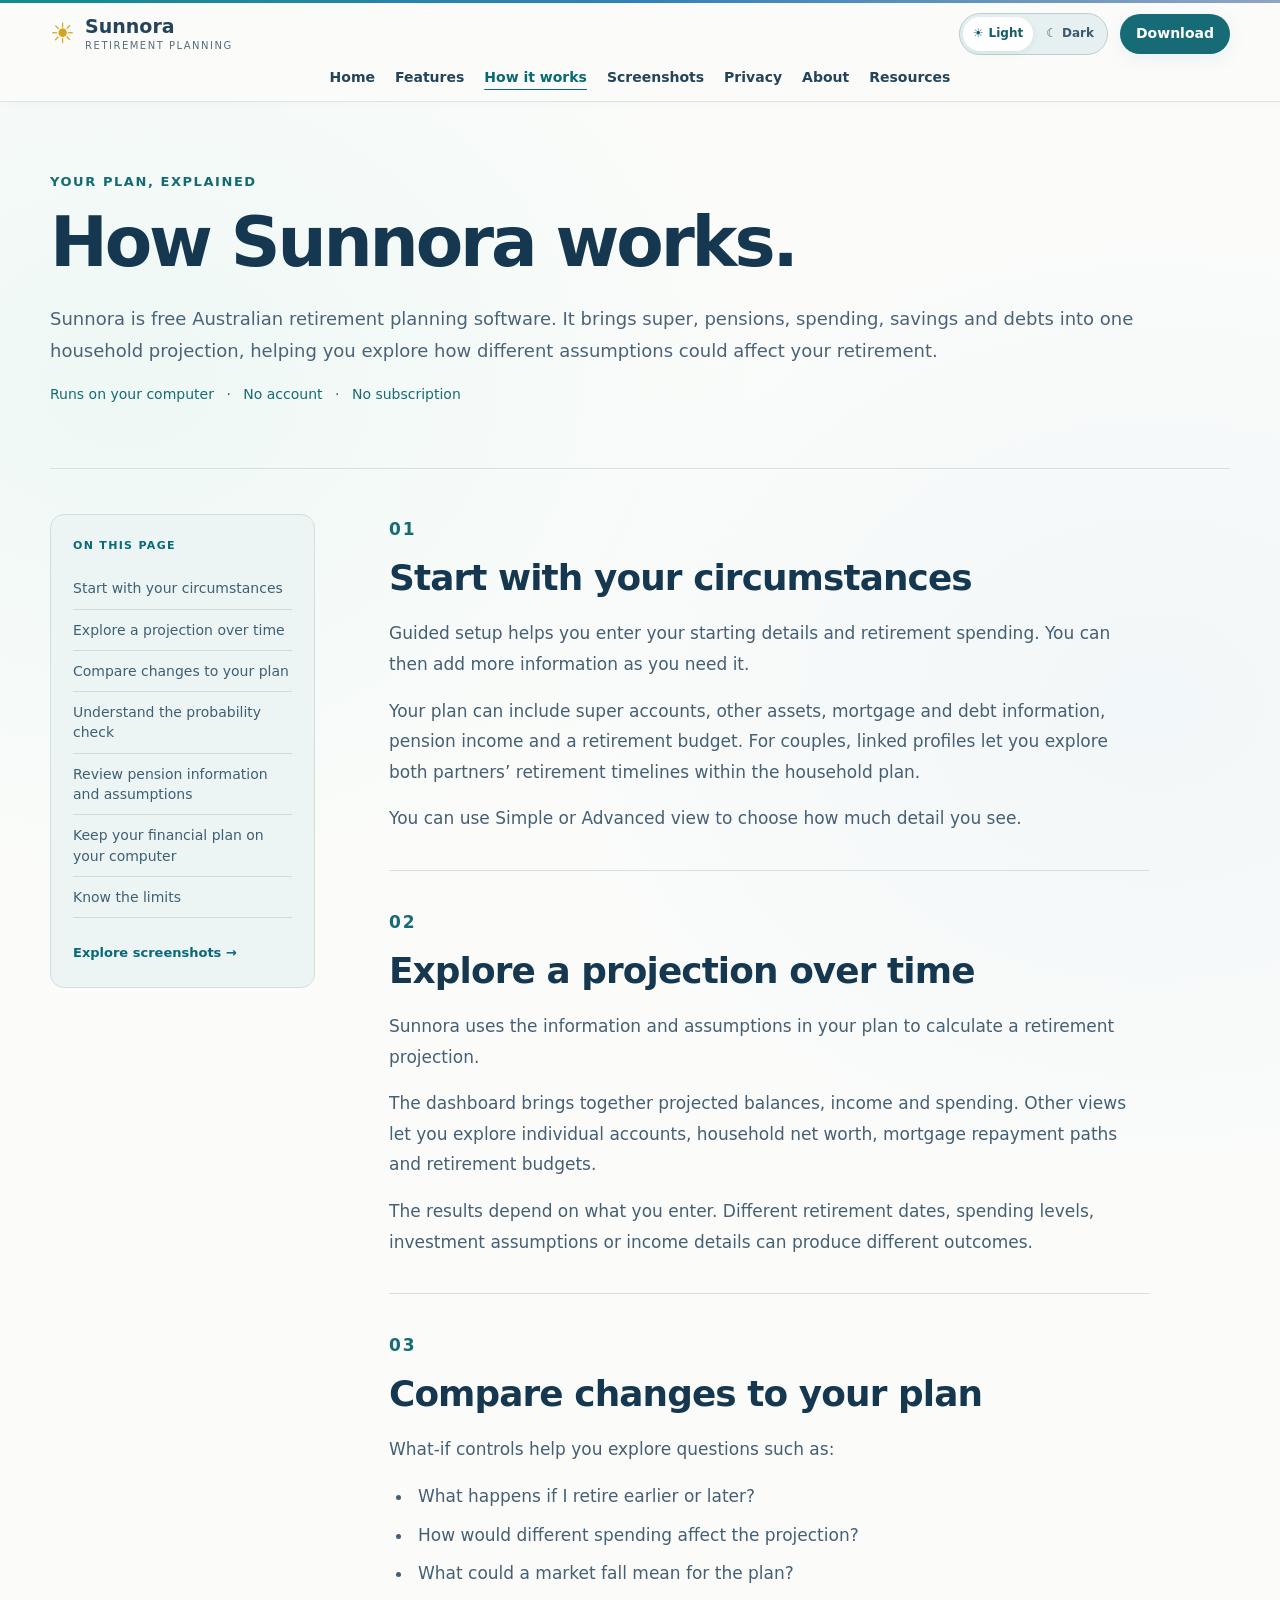
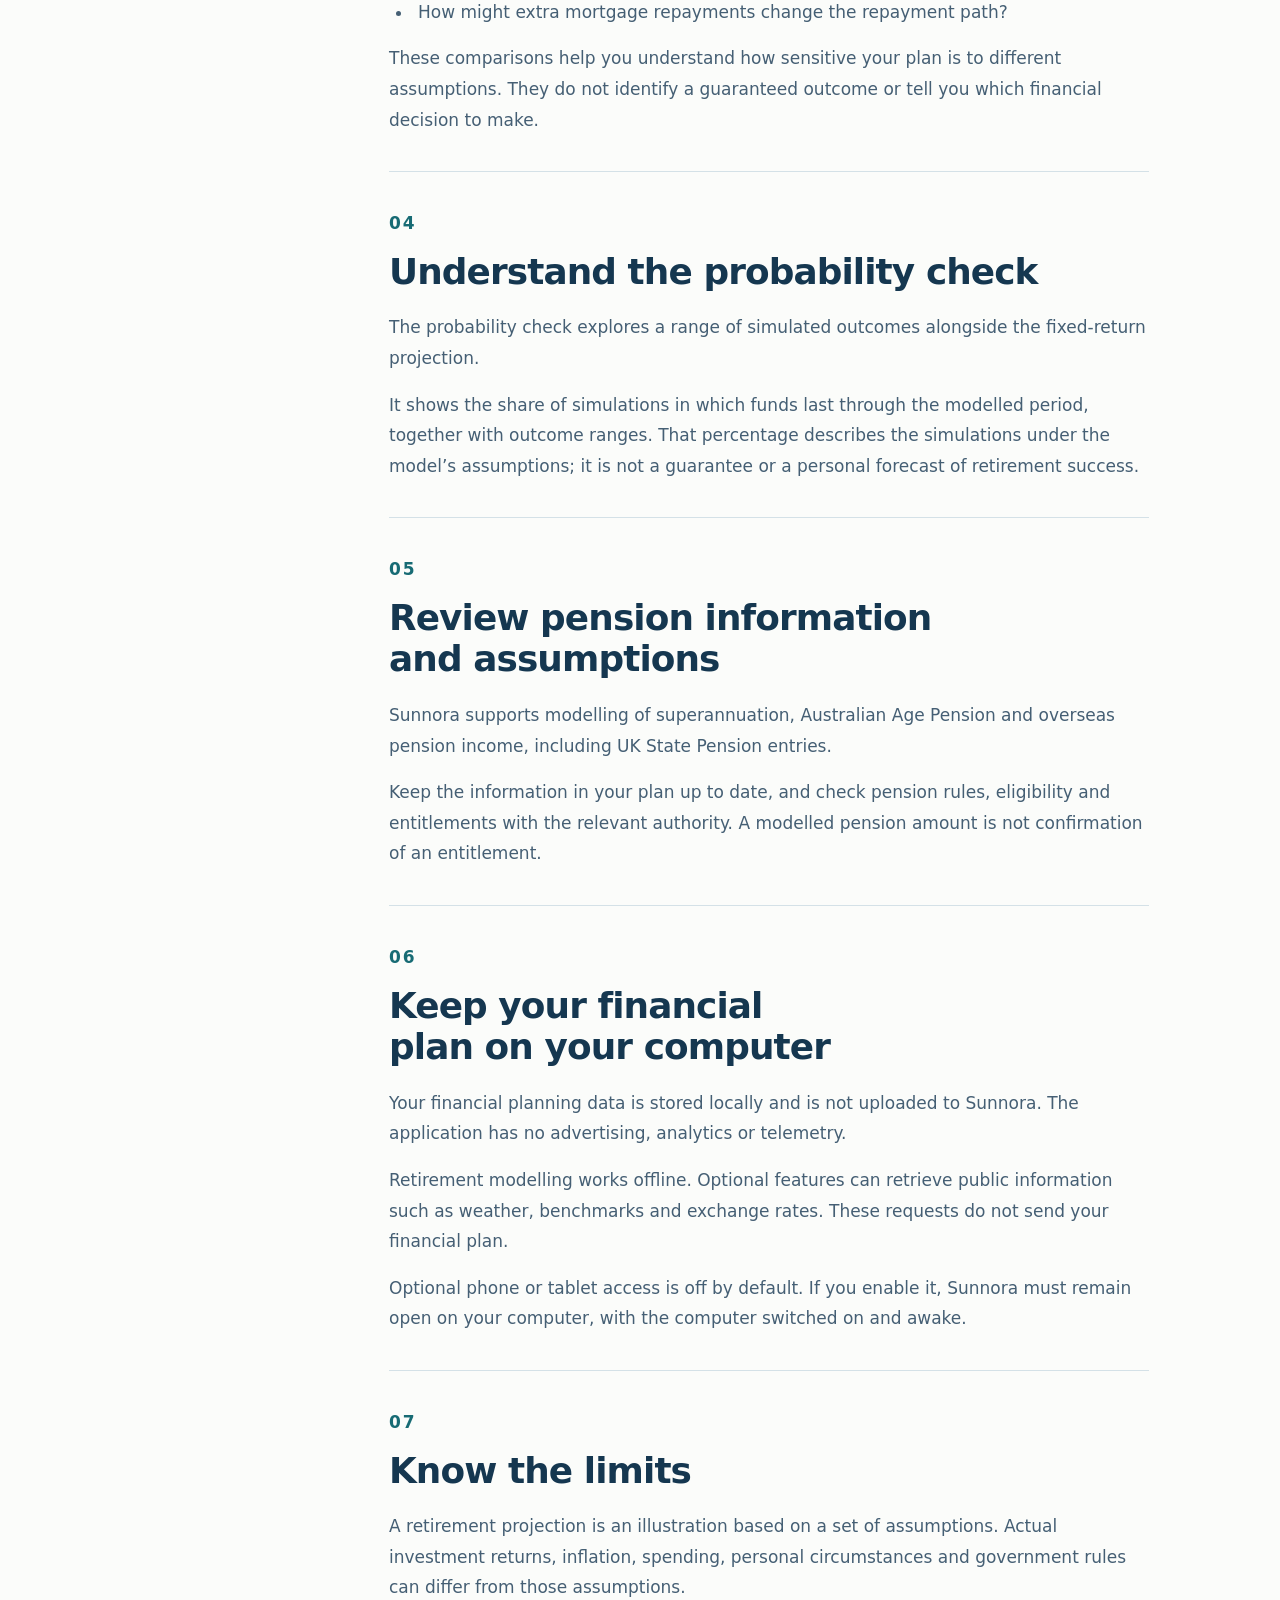
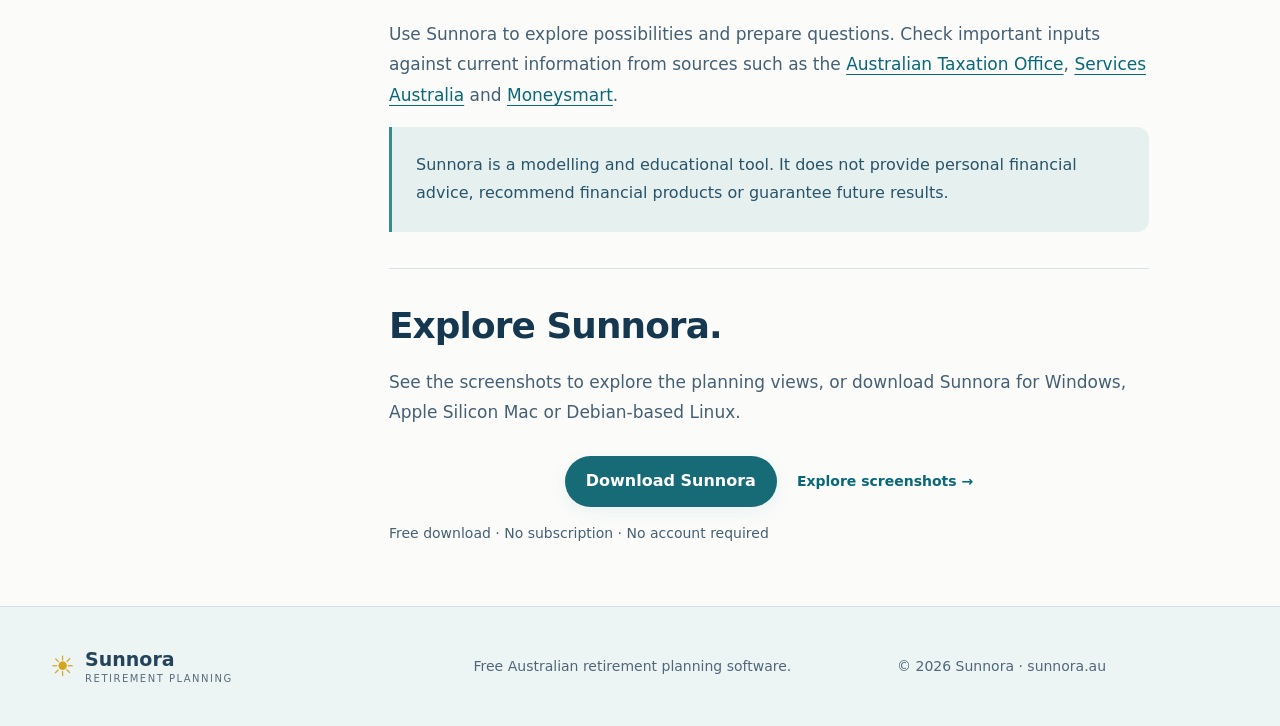
==== commit 296cd2df: "Add light and dark website themes with remembered preference" ====
--- a/how-sunnora-works.html
+++ b/how-sunnora-works.html
@@ -1,7 +1,7 @@
 <!DOCTYPE html>
 
-<html lang="en-AU"><head><meta charset="utf-8"/><meta content="width=device-width,initial-scale=1" name="viewport"/><title>How Sunnora works — Free Australian Retirement Planner</title><meta content="Learn how Sunnora brings retirement accounts, income, spending and assumptions into a household projection, with your financial plan stored locally." name="description"/><link href="styles.css?v=5.0.2" rel="stylesheet"/><link href="preview.css" rel="stylesheet"/><link href="favicon.svg" rel="icon" type="image/svg+xml"/><link href="sunnora-guide.css?v=1" rel="stylesheet"/><link href="https://sunnora.au/how-sunnora-works.html" rel="canonical"/></head><body class="works-page" data-theme="dusk"><header class="site-header">
+<html lang="en-AU"><head><meta charset="utf-8"/><meta content="width=device-width,initial-scale=1" name="viewport"/><title>How Sunnora works — Free Australian Retirement Planner</title><meta content="Learn how Sunnora brings retirement accounts, income, spending and assumptions into a household projection, with your financial plan stored locally." name="description"/><link href="styles.css?v=5.0.2" rel="stylesheet"/><link href="preview.css" rel="stylesheet"/><link href="favicon.svg" rel="icon" type="image/svg+xml"/><link href="sunnora-guide.css?v=1" rel="stylesheet"/><link href="https://sunnora.au/how-sunnora-works.html" rel="canonical"/><link href="appearance.css?v=1" rel="stylesheet"/><script src="appearance.js?v=1"></script></head><body class="works-page" data-theme="dusk"><header class="site-header">
 <a aria-label="Sunnora home" class="brand" href="index.html#top"><span class="sun">☀</span><span><b>Sunnora</b><small>RETIREMENT PLANNING</small></span></a>
 <nav aria-label="Main navigation"><a href="index.html#top">Home</a><a href="index.html#features">Features</a><a aria-current="page" href="how-sunnora-works.html">How it works</a><a href="screenshots.html">Screenshots</a><a href="index.html#privacy">Privacy</a><a href="index.html#about">About</a><a href="index.html#resources">Resources</a></nav>
-<a class="button small" href="index.html#download">Download</a>
+<div aria-label="Colour theme" class="theme-picker" role="group"><button aria-pressed="false" data-choose-theme="light" type="button"><span aria-hidden="true">☀</span> Light</button><button aria-pressed="false" data-choose-theme="dark" type="button"><span aria-hidden="true">☾</span> Dark</button></div><a class="button small" href="index.html#download">Download</a>
 </header><main id="top"><section class="works-intro wrap"><p class="eyebrow">Your plan, explained</p><h1>How Sunnora works.</h1><p class="lead">Sunnora is free Australian retirement planning software. It brings super, pensions, spending, savings and debts into one household projection, helping you explore how different assumptions could affect your retirement.</p><p class="intro-facts">Runs on your computer <span>·</span> No account <span>·</span> No subscription</p></section><div class="works-layout wrap"><aside class="contents"><p class="eyebrow">On this page</p><nav aria-label="On this page"><a href="#start">Start with your circumstances</a><a href="#projection">Explore a projection over time</a><a href="#compare">Compare changes to your plan</a><a href="#probability">Understand the probability check</a><a href="#pensions">Review pension information and assumptions</a><a href="#privacy">Keep your financial plan on your computer</a><a href="#limits">Know the limits</a></nav><a class="text-link" href="screenshots.html">Explore screenshots →</a></aside><article class="explain-copy"><section class="explain-section" id="start"><p class="eyebrow">01</p><h2>Start with your circumstances</h2><p>Guided setup helps you enter your starting details and retirement spending. You can then add more information as you need it.</p><p>Your plan can include super accounts, other assets, mortgage and debt information, pension income and a retirement budget. For couples, linked profiles let you explore both partners’ retirement timelines within the household plan.</p><p>You can use Simple or Advanced view to choose how much detail you see.</p></section><section class="explain-section" id="projection"><p class="eyebrow">02</p><h2>Explore a projection over time</h2><p>Sunnora uses the information and assumptions in your plan to calculate a retirement projection.</p><p>The dashboard brings together projected balances, income and spending. Other views let you explore individual accounts, household net worth, mortgage repayment paths and retirement budgets.</p><p>The results depend on what you enter. Different retirement dates, spending levels, investment assumptions or income details can produce different outcomes.</p></section><section class="explain-section" id="compare"><p class="eyebrow">03</p><h2>Compare changes to your plan</h2><p>What-if controls help you explore questions such as:</p><ul><li>What happens if I retire earlier or later?</li><li>How would different spending affect the projection?</li><li>What could a market fall mean for the plan?</li><li>How might extra mortgage repayments change the repayment path?</li></ul><p>These comparisons help you understand how sensitive your plan is to different assumptions. They do not identify a guaranteed outcome or tell you which financial decision to make.</p></section><section class="explain-section" id="probability"><p class="eyebrow">04</p><h2>Understand the probability check</h2><p>The probability check explores a range of simulated outcomes alongside the fixed-return projection.</p><p>It shows the share of simulations in which funds last through the modelled period, together with outcome ranges. That percentage describes the simulations under the model’s assumptions; it is not a guarantee or a personal forecast of retirement success.</p></section><section class="explain-section" id="pensions"><p class="eyebrow">05</p><h2>Review pension information and assumptions</h2><p>Sunnora supports modelling of superannuation, Australian Age Pension and overseas pension income, including UK State Pension entries.</p><p>Keep the information in your plan up to date, and check pension rules, eligibility and entitlements with the relevant authority. A modelled pension amount is not confirmation of an entitlement.</p></section><section class="explain-section" id="privacy"><p class="eyebrow">06</p><h2>Keep your financial plan on your computer</h2><p>Your financial planning data is stored locally and is not uploaded to Sunnora. The application has no advertising, analytics or telemetry.</p><p>Retirement modelling works offline. Optional features can retrieve public information such as weather, benchmarks and exchange rates. These requests do not send your financial plan.</p><p>Optional phone or tablet access is off by default. If you enable it, Sunnora must remain open on your computer, with the computer switched on and awake.</p></section><section class="explain-section" id="limits"><p class="eyebrow">07</p><h2>Know the limits</h2><p>A retirement projection is an illustration based on a set of assumptions. Actual investment returns, inflation, spending, personal circumstances and government rules can differ from those assumptions.</p><p>Use Sunnora to explore possibilities and prepare questions. Check important inputs against current information from sources such as the <a href="https://www.ato.gov.au/">Australian Taxation Office</a>, <a href="https://www.servicesaustralia.gov.au/age-pension">Services Australia</a> and <a href="https://moneysmart.gov.au/">Moneysmart</a>.</p><div class="limit-note">Sunnora is a modelling and educational tool. It does not provide personal financial advice, recommend financial products or guarantee future results.</div></section><section class="explain-section works-download" id="explore"><h2>Explore Sunnora.</h2><p>See the screenshots to explore the planning views, or download Sunnora for Windows, Apple Silicon Mac or Debian-based Linux.</p><div class="actions"><a class="button" href="index.html#download">Download Sunnora</a><a class="text-link" href="screenshots.html">Explore screenshots →</a></div><p class="facts">Free download · No subscription · No account required</p></section></article></div></main><footer><div class="wrap footer-grid"><div class="brand footer-brand"><span class="sun">☀</span><span><b>Sunnora</b><small>RETIREMENT PLANNING</small></span></div><p>Free Australian retirement planning software.</p><p class="fine">© 2026 Sunnora · sunnora.au</p></div></footer><script defer="" src="preview.js"></script></body></html>
--- a/appearance.css
+++ b/appearance.css
@@ -0,0 +1,68 @@
+/* Optional light palette and shared theme control. */
+:root{color-scheme:dark}
+.theme-picker{display:inline-flex;flex:none;padding:3px;gap:3px;background:#173447;border:1px solid #7397ad70;border-radius:999px}
+.theme-picker button{display:inline-flex;align-items:center;justify-content:center;gap:5px;border:0;border-radius:999px;background:transparent;color:#c9dce9;font:600 12px/1.2 system-ui,sans-serif;padding:8px 10px;cursor:pointer;min-height:34px}
+.theme-picker button[aria-pressed=true]{background:#a0e4e3;color:#102d43;box-shadow:0 2px 6px #0002}
+.theme-picker button:focus-visible{outline:3px solid #72c2ed;outline-offset:3px}
+.site-header{gap:18px}.site-header>nav{gap:16px}
+@media(max-width:1350px){.site-header{height:auto;min-height:74px;flex-wrap:wrap;gap:12px;padding-block:12px}.site-header>nav{display:flex!important;order:3;width:100%;justify-content:center;flex-wrap:wrap;gap:10px 20px}.site-header>.theme-picker{margin-left:auto}.site-header>.button{margin-left:0}}
+@media(max-width:600px){.site-header>.theme-picker{order:4;margin:0 auto}.site-header>.button{margin-left:auto}.site-header>nav{gap:8px 14px}.site-header>nav a{font-size:12px}.theme-picker button{min-height:36px;padding:8px 15px}}
+html[data-appearance=light] body[data-theme=dusk]{--ink:#153750;--text:#314a60;--muted:#50677c;--line:#d4e1e7;--warm:#eef5f6;--warm2:#e1eff2;--paper:#fff;--blue:#086aab;color:var(--text);background:#fbfcfa}
+html[data-appearance=light] body .site-header{background:#fbfcfaf5;border-color:#d9e5e7;box-shadow:0 1px 10px #294d6508}
+html[data-appearance=light] body .site-header:before{background:linear-gradient(90deg,#138b8f,#3281b9,#8fa5c4)}
+html[data-appearance=light] body .site-header nav a,html[data-appearance=light] body .brand{color:#23445b}
+html[data-appearance=light] body .brand small{color:#586c7d}
+html[data-appearance=light] body .site-header nav a[aria-current=page]{color:#096a72}
+html[data-appearance=light] body main{background:radial-gradient(ellipse 850px 680px at 10% 280px,#ceeee84a,transparent 75%),radial-gradient(ellipse 900px 720px at 90% 600px,#dceaf54d,transparent 72%)}
+html[data-appearance=light] body .hero h1{color:#153750}
+html[data-appearance=light] body .hero-copy .eyebrow{background:#e7f3ef;border-color:#bedcda;color:#166d70}
+html[data-appearance=light] body .lead,html[data-appearance=light] body .setup-note,html[data-appearance=light] body .facts{color:#4b6378}
+html[data-appearance=light] body :is(.text-link,.screenshot-link a){color:#09687c}
+html[data-appearance=light] body :is(.button,.download-button){background:#166b77;color:#fff;box-shadow:0 5px 18px #166b7714}
+html[data-appearance=light] body :is(.button,.download-button):hover{background:#105661}
+html[data-appearance=light] body .button.secondary{background:transparent!important;color:#176b76!important;border-color:#6d9da7}
+html[data-appearance=light] body .button.secondary:hover{background:#e4f1f1!important}
+html[data-appearance=light] body .dashboard-overview{background:linear-gradient(140deg,#edf5f6,#e0ebf1);border-color:#b8cfdc;box-shadow:0 20px 55px #244a6414}
+html[data-appearance=light] body .dashboard-overview:before{background:linear-gradient(100deg,#a0d9ce,#abcce8,#c4bfdc);opacity:.25}
+html[data-appearance=light] body .dashboard-demo{background:#e5eef2}
+html[data-appearance=light] body .demo-toolbar strong{color:#173d54}
+html[data-appearance=light] body :is(.demo-toolbar small,.dashboard-overview figcaption,.demo-status,.demo-transcript){color:#4c6275}
+html[data-appearance=light] body .dashboard-overview figcaption a{color:#08687b}
+html[data-appearance=light] body .trust-strip{background:#eaf3f3;border-color:#d5e4e6}
+html[data-appearance=light] body :is(.trust-grid span,.section-heading>p:last-child,.feature-grid p,.steps p){color:#4d657a}
+html[data-appearance=light] body :is(.eyebrow,.num){color:#146b73}
+html[data-appearance=light] body .feature-grid article{background:linear-gradient(145deg,#fff,#f2f8f8);border-color:#d1e3e5;box-shadow:0 8px 25px #23475c07}
+html[data-appearance=light] body .privacy .lead-small{color:#3f5d74}
+html[data-appearance=light] body .privacy aside{background:linear-gradient(145deg,#e2f1ed,#e5eff8);border-color:#c9dfe4;color:#234a60}
+html[data-appearance=light] body .privacy aside span{color:#4a6376}
+html[data-appearance=light] body .getting-started{background:#f0f6f6;border-color:#d4e3e7}
+html[data-appearance=light] body .steps b{background:#d7ecea;color:#145f66}
+html[data-appearance=light] body .about-contact a{color:#09677a}
+html[data-appearance=light] body .resources{background:linear-gradient(140deg,#e2efee,#e3edf6);color:#24465e}
+html[data-appearance=light] body .resources :is(h2,.section-heading>p:last-child,.eyebrow,.resource-links a,.fine){color:#244b61}
+html[data-appearance=light] body .resources .resource-links,html[data-appearance=light] body .resource-links a{border-color:#bccfd6}
+html[data-appearance=light] body .download-card{background:linear-gradient(145deg,#fff,#edf5f7);border-color:#cbdde4;box-shadow:0 12px 30px #23475c08}
+html[data-appearance=light] body :is(.important p,.fine,.footer-grid p){color:#50677a}
+html[data-appearance=light] body footer{background:#edf4f4;border-color:#d2e0e5}
+html[data-appearance=light] body .method-intro aside{background:linear-gradient(135deg,#e1f1ee,#e5edf7);border-color:#bddbdc}
+html[data-appearance=light] body .method-intro aside p{color:#244c62}
+html[data-appearance=light] body .method-intro .num{color:#146b73}
+html[data-appearance=light] body .works-intro .lead{color:#4b6378}
+html[data-appearance=light] body .intro-facts{color:#176b74}
+html[data-appearance=light] body .contents{background:#edf5f4;border-color:#cfdfdf}
+html[data-appearance=light] body .contents nav a{color:#3e6074;border-color:#cbdedd}
+html[data-appearance=light] body .contents nav a:hover,html[data-appearance=light] body .contents :is(.eyebrow,.text-link){color:#09687b}
+html[data-appearance=light] body .explain-section>.eyebrow{color:#176b74}
+html[data-appearance=light] body .explain-section :is(p,li){color:#455f74}
+html[data-appearance=light] body .explain-section a:not(.button){color:#086779}
+html[data-appearance=light] body .limit-note{background:#e6f1ef;color:#285369;border-left-color:#348c8c}
+html[data-appearance=light] body .gallery-tabs{background:#f0f6f5;border-color:#cddedd;box-shadow:0 6px 18px #234a6410}
+html[data-appearance=light] body .gallery-jump a{background:#e7f1f2;color:#31596c;border-color:#c6dcdf}
+html[data-appearance=light] body .gallery-jump a:hover{background:#d5e8e8;color:#154a58}
+html[data-appearance=light] body .gallery-section figure{background:linear-gradient(140deg,#e5eff3,#dbe8f0);border-color:#adc8d7;box-shadow:0 18px 45px #234a6415}
+html[data-appearance=light] body :is(.gallery-enlarge,.gallery-release-note){color:#3d6077}
+html[data-appearance=light] body .theme-picker{background:#e7f0f1;border-color:#bacfd3}
+html[data-appearance=light] body .theme-picker button{color:#3d596d}
+html[data-appearance=light] body .theme-picker button[aria-pressed=true]{background:#fff;color:#145e68;box-shadow:0 2px 7px #23475c14}
+html[data-appearance=light] :where(a,button):focus-visible{outline-color:#087484}
+@media(prefers-reduced-motion:reduce){*,*::before,*::after{transition:none!important}}
